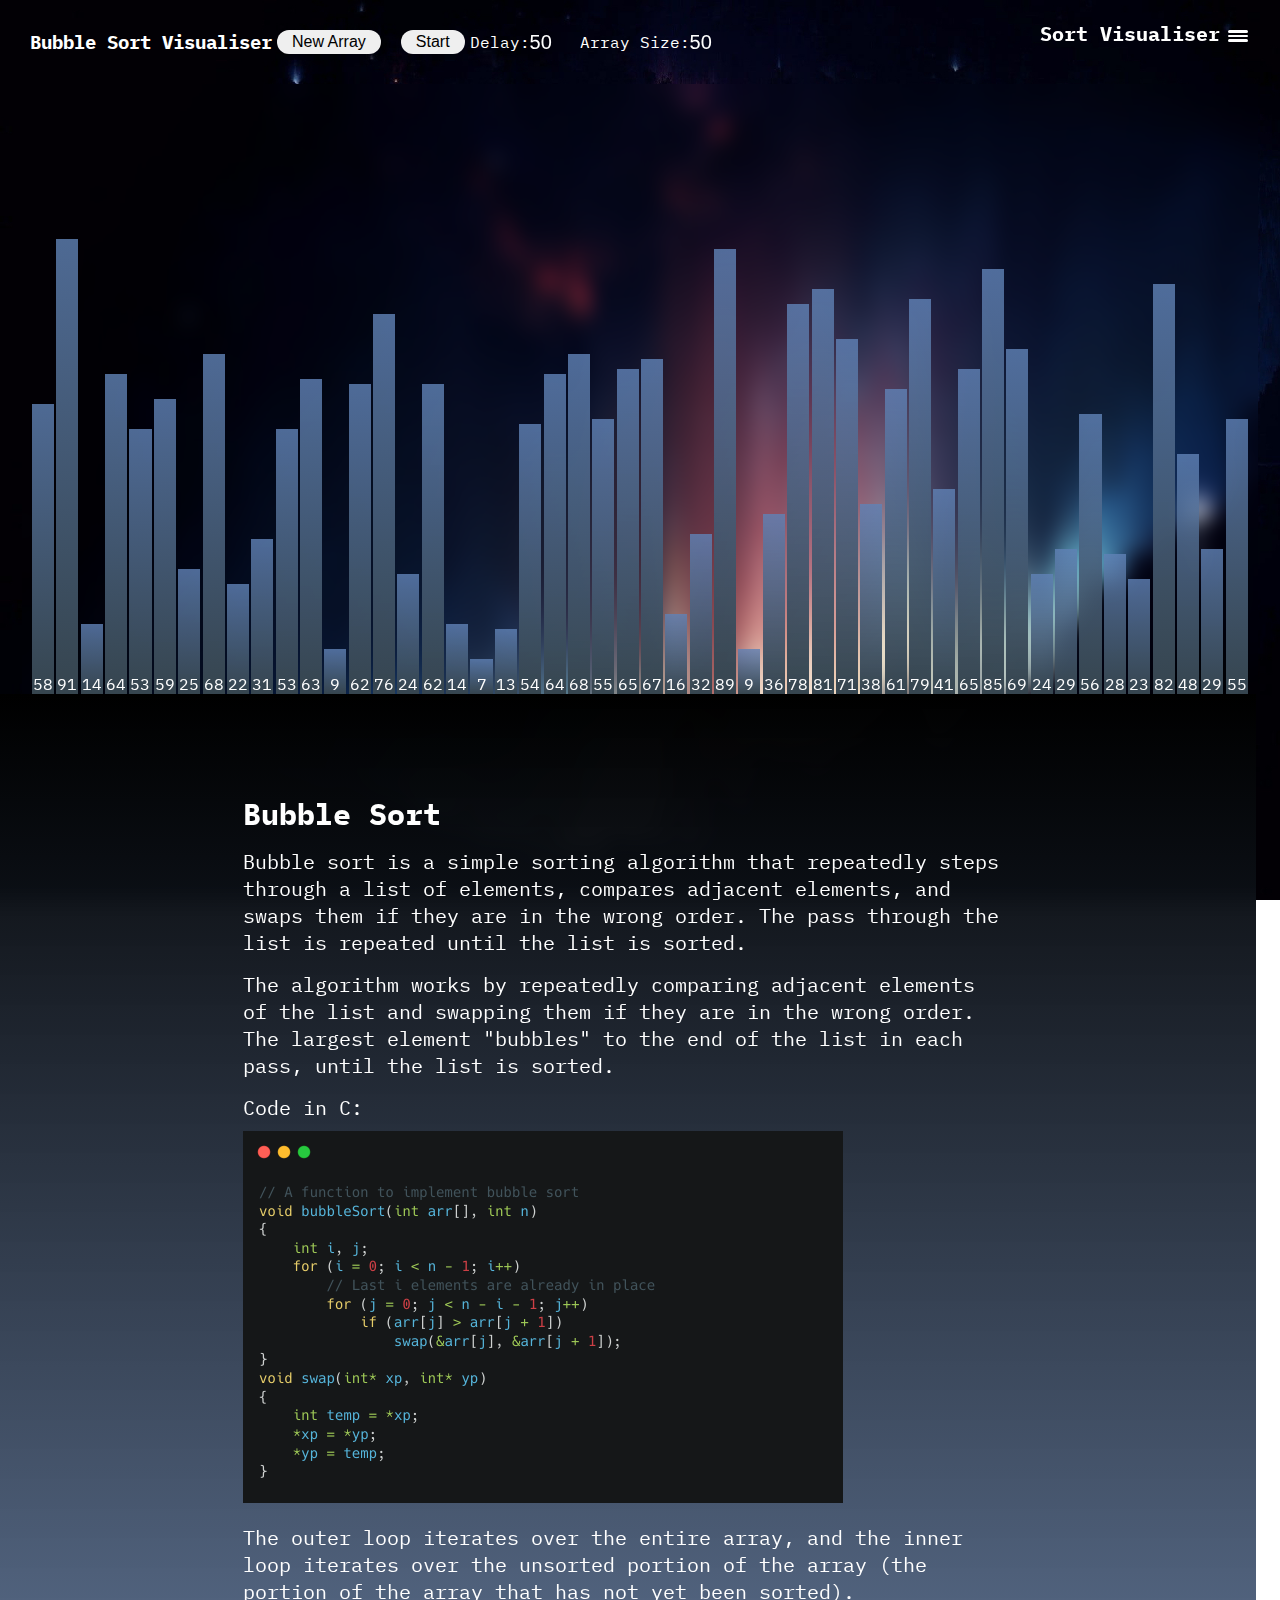
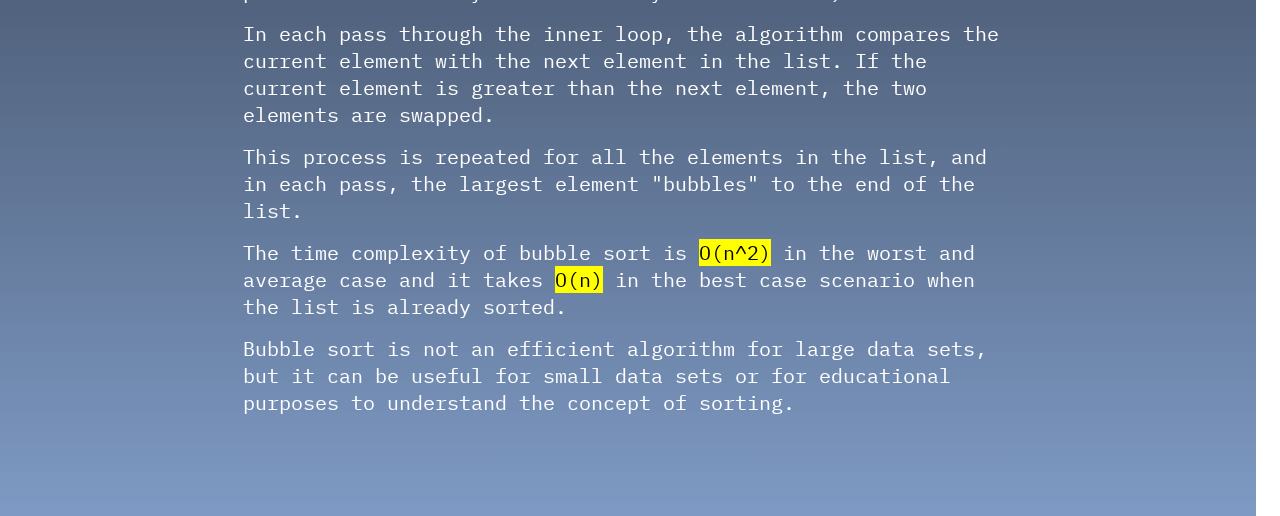
==== pages/bubbleSort.html @ 12645a0a "Initial commit" ====
<!DOCTYPE html>
<html lang="en">
<head>
    <meta charset="UTF-8">
    <meta http-equiv="X-UA-Compatible" content="IE=edge">
    <meta name="viewport" content="width=device-width, initial-scale=1.0">
    <title>Bubble Sort</title>
    <link rel="stylesheet" href="../style.css">
    <link rel="stylesheet" href="./styleForSort.css">
    <link rel="shortcut icon" href="./Images/logo.png" type="image/x-icon">
</head>
<body>
    <nav>
        <div class="navbar-heading">
            <p>Sort Visualiser</p> 
        </div>
        <a class="toggle-button">
            <span class="tbar"></span>
            <span class="tbar"></span>
            <span class="tbar"></span>
        </a>
        <div class="navbar-links">
            <ul>
                <li><a href="../index.html">Home</a></li>
                <li> <a href="#">Bubble Sort</a></li>
                <li><a href="./selectionSort.html">Selection Sort</a></li>
                <li><a href="./insertionSort.html">Insertion Sort</a></li>
                <li><a href="./quickSort.html">Quick Sort</a></li>
                 <li><a href="./mergeSort.html">Merge Sort</a></li>
            </ul>
        </div>
    </nav>
    <div class="container">
        <h3 class=" ">Bubble Sort Visualiser</h3>
        <div class="topButtons ">
            <Button class="btn" onclick="NewBars()">New Array</Button>
            <Button class="btn" onclick="bubbleSort()" >Start </Button>
            <!-- <Button class="btn" onclick="stop()" >Stop</Button> -->
        </div>
        Delay: <input  type="number" name="delay" id="delay" value="50" min="10"  >
        Array Size: <input type="number" name="size" id="size" value="50" min="0" max="50" >

    </div>
    <div id="bars">
     
    </div>
    <div class="sorting-info">
        <div class="sorting_contents">
            <h2>Bubble Sort</h2>
            <p>Bubble sort is a simple sorting algorithm that repeatedly steps through a list of elements, compares adjacent elements, and swaps them if they are in the wrong order. The pass through the list is repeated until the list is sorted.</p>
            <p>
                The algorithm works by repeatedly comparing adjacent elements of the list and swapping them if they are in the wrong order. The largest element "bubbles" to the end of the list in each pass, until the list is sorted.
            </p>
            <p>Code in C:</p>
            <img src="../Images/bubbleSortCode.png" alt="bubble sort code" class="codeIMG">
            <p>The outer loop iterates over the entire array, and the inner loop iterates over the unsorted portion of the array (the portion of the array that has not yet been sorted).</p>
            <p>In each pass through the inner loop, the algorithm compares the current element with the next element in the list. If the current element is greater than the next element, the two elements are swapped.</p>
            <p>This process is repeated for all the elements in the list, and in each pass, the largest element "bubbles" to the end of the list.</p>
            <p>The time complexity of bubble sort is <mark>O(n^2)</mark>  in the worst and average case and it takes <mark> O(n)</mark>  in the best case scenario when the list is already sorted.</p>
            <p>Bubble sort is not an efficient algorithm for large data sets, but it can be useful for small data sets or for educational purposes to understand the concept of sorting.</p>
            
        </div>
       </div>
</body>
<script src="../js files/SortingAlgos/SortingAlgos.js"></script>
<script src="../js files/script.js"></script>
</html>
---- style.css ----
@import url('https://fonts.googleapis.com/css2?family=Ceviche+One&family=Dela+Gothic+One&family=Grand+Hotel&family=IBM+Plex+Mono:ital,wght@0,100;0,200;0,300;0,400;0,500;0,600;0,700;1,100;1,200;1,300;1,400;1,500;1,600;1,700&family=Inter:wght@100;200;300;400;500;600;700;800;900&family=Montserrat:wght@400;700;800;900&family=Open+Sans:wght@300;400;500;600;700;800&family=Orbitron:wght@400;600;700&family=Oswald:wght@200;400;700&family=Poppins:wght@100;200;300;400;500;600;700;800;900&family=Raleway:wght@100;200;300;400;500;600;700;800&family=Roboto+Slab:wght@300;700;900&family=Roboto:wght@400;500&family=Teko&display=swap');


*{
    border: none;
    outline: none;
    padding: none;
    margin: none;
}

body{ background-image: linear-gradient(rgba(0,0,0,0.0),transparent),url('./background.jpg');
    /* background: url('./background.jpg') , no-repeat; */
    background-size: cover;
    background-attachment: fixed;
    color: white;
    font-family: 'IBM Plex Mono','poppins',sans-serif ;
}

.navbar-heading > p{
    font-size: 20px;
    margin-right: 60px;
    font-weight: 800;
}

.toggle-button{
    cursor: pointer;
    position: absolute;
    top: 29px;
    right: 32px;
    width: 20px;
    height: 12px;
    display: flex;
    flex-direction: column;
    justify-content: center;
    align-items: center;
    gap: 2px;
}

 .tbar{
    height: 5px;
    width: 100%;
    background-color: #fff;
    border-radius: 8px;
}
.navbar-links ul{
    display: flex;
    width: 100%;
    flex-direction: column;
    justify-content: center;
}

.navbar-links li{
     list-style: none;
     text-align: left;
     border: white solid 2px;
}
.navbar-links{
    display: none;
    position: absolute;
    top: 40px;
    right: 60px;
}
.navbar-links.active{
    display: flex;
    transition: linear 0.3s;
}
.navbar-links li a{
    text-decoration: none;
    color: #fff;
    font-size: 20px;
    padding: 1rem;
    display: block;
    transition: linear 200ms;
    background-color: rgba(204, 54, 73, 0.45);
    border: none;
    /* box-shadow: 0 0 10px 1px rgba(255, 255, 255, 0.1); */
    backdrop-filter: blur(15px);
  }
.navbar-links li a:hover{
    background-color: rgba(21, 50, 90, 0.45);
    /* box-shadow: 0 0 10px 1px rgba(0, 0, 0, 0.25); */
    transition: linear 0.3s;
}

nav{
    /* border: solid red 2px; */
    position: fixed;
    right: 0;
    top: 0;
    text-align: right;
    transition: linear 300ms;
    z-index: 2;
}
.heading-container {
    color: white;
    /* border: 3px solid blue; */
    text-align: center;
    height: 80vh;
    display: flex;
    flex-direction: column;
    justify-content: center;
    margin-top: 20px;
}
.heading{
    font-size: 70px;
    line-height: 160px;
    text-align: left;
    margin-left: 40px;
    padding-left: 10px;
    /* border-left: 2px solid white; */
    font-family: 'poppins',sans-serif;

}
.heading > h1{
    color: transparent;
    -webkit-text-stroke:3px #fff;
    background: url(images/back.png);
    -webkit-background-clip: text;
    background-position: 0 0 ;
    background-size: cover;
    animation: back 20s linear infinite;
}
@keyframes back {
    100%{
       background-position: 2000px 0 ;
    }
}
input{
    width: 50px;
    height: 20px;
    font-size: 20px;
    background-color: transparent;
    color: white;
    backdrop-filter: blur(10px);
}


.sorting-info{
    margin: -10px;
    /* border: solid 2px red; */
    width: 98.9vw;
    margin-top: 100px;
    font-size: 20px;
    background: linear-gradient(to bottom   ,#000, #6082b6cf) ;
    height: 700px;
    padding-top: 100px;
    backdrop-filter: blur(10px);
}

.sorting_contents{
    width: 60%;
    margin:  auto;
}
---- pages/styleForSort.css ----
*{
    margin: 0;
    padding: 0;
}

.container{
    display: flex;
    flex-direction: row;
    justify-content: flex-start;
    vertical-align: center;
    align-items: center;
    margin: 30px 30px;
}
.btn{
    padding: 3px 15px;
    border-radius: 20px;
    border: none;
    margin: 0px 5px;
    font-size: 16px;
    transition: 300ms;
}
.btn:hover{
    font-size: 18px;
}


.bar{
    width: 25px;
    background: linear-gradient(to  bottom,#36454F, #6082b6cf);
}
#bars{
    margin: auto;
    height: 600px;
    width: 95vw;
    padding: 10px 20px ;
    display: flex;
    flex-direction: row;
    gap: 2.3px;
    justify-content: space-between;
    padding: 10px;
    -webkit-transform: rotateX(180deg);
          transform: rotateX(180deg);
    backdrop-filter: blur(10px);
}

.num{
    -webkit-transform: rotateX(180deg);
          transform: rotateX(180deg);
    text-align: center;
    color: white;
}
nav{
    /* border: solid red 2px; */
    position: fixed;
    right: 0;
    top: 20px;
    text-align: right;
    transition: linear 300ms;
    z-index: 2;
}
.navbar-links{
    display: none;
    position: absolute;
    top: 40px;
    right: 60px;
}
.toggle-button{
    position: absolute;
    top: 10px;
    right: 32px;
}
.sorting-info{
    height: auto;
    margin-top: -10px;
    padding-bottom: 100px;
}
.sorting_contents > p{
    margin-top: 15px;
}
.codeIMG{
    margin-top: 10px;
    width: 600px;
}
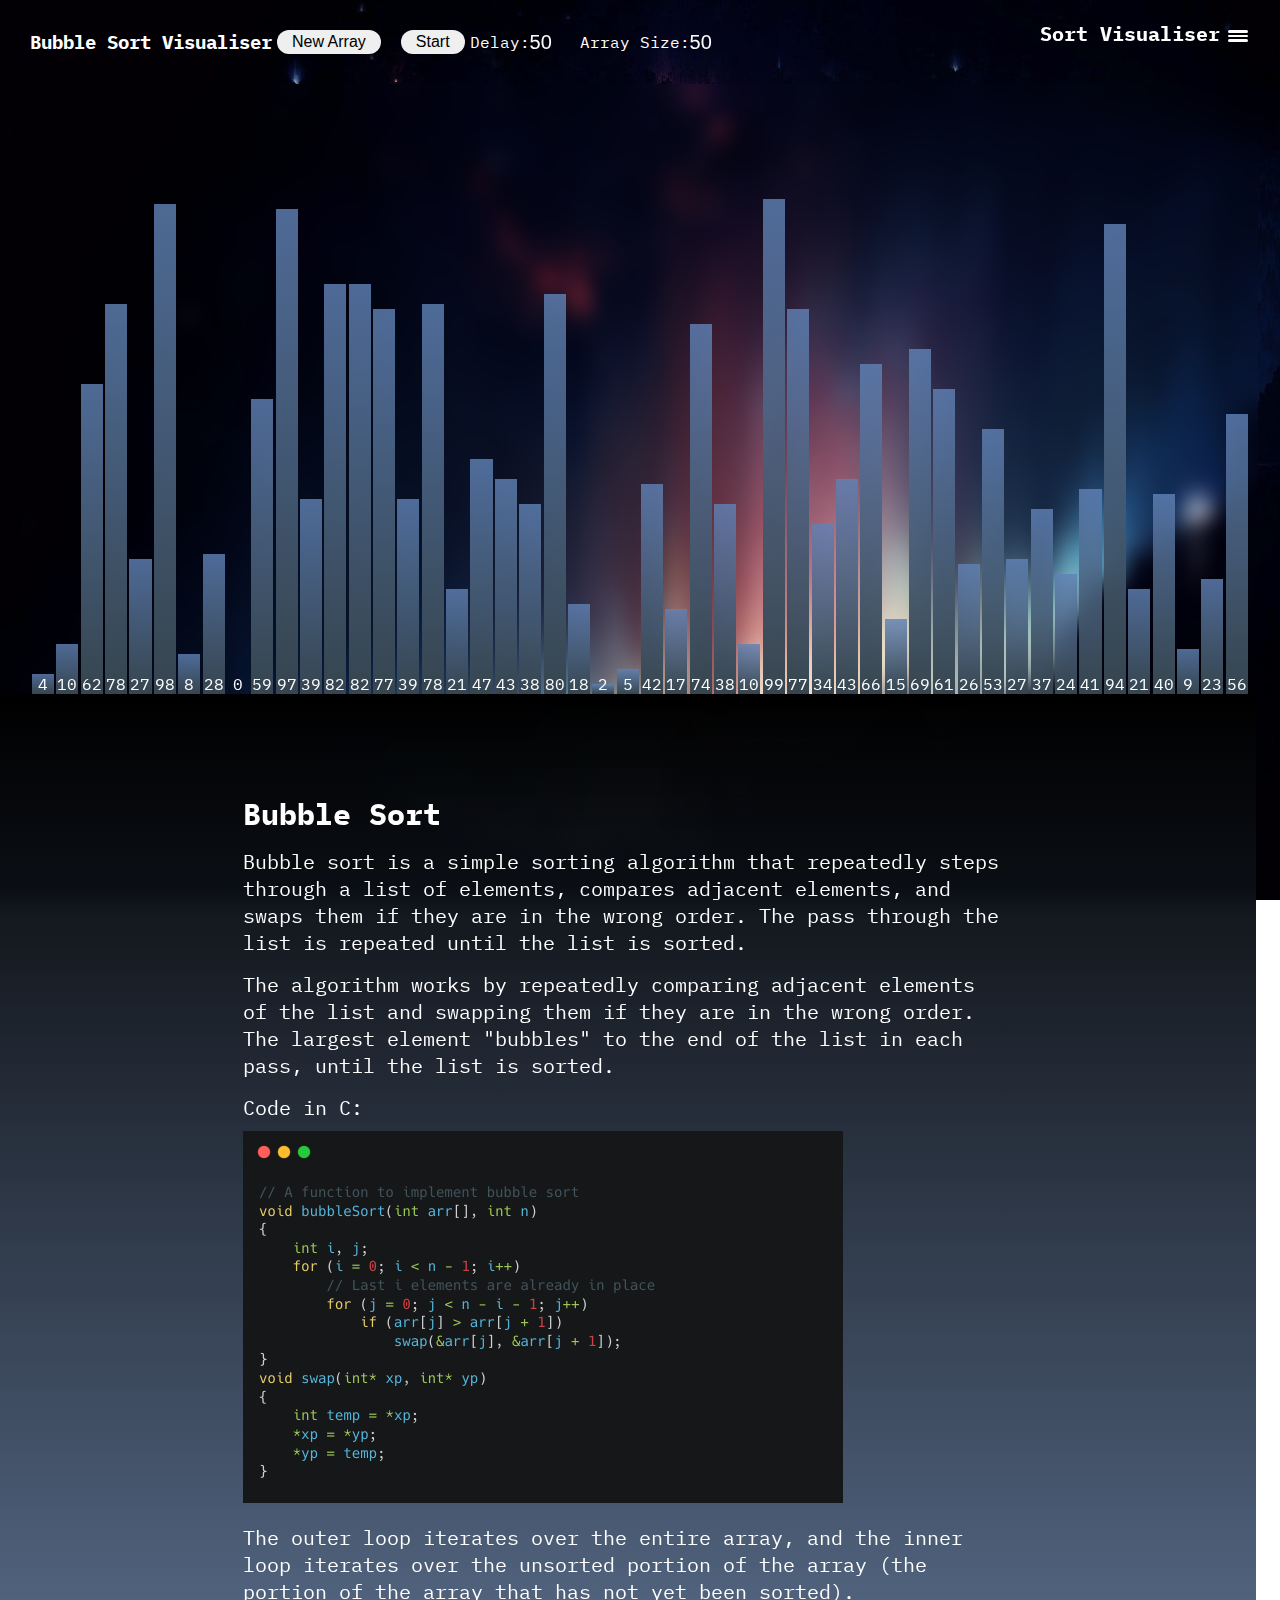
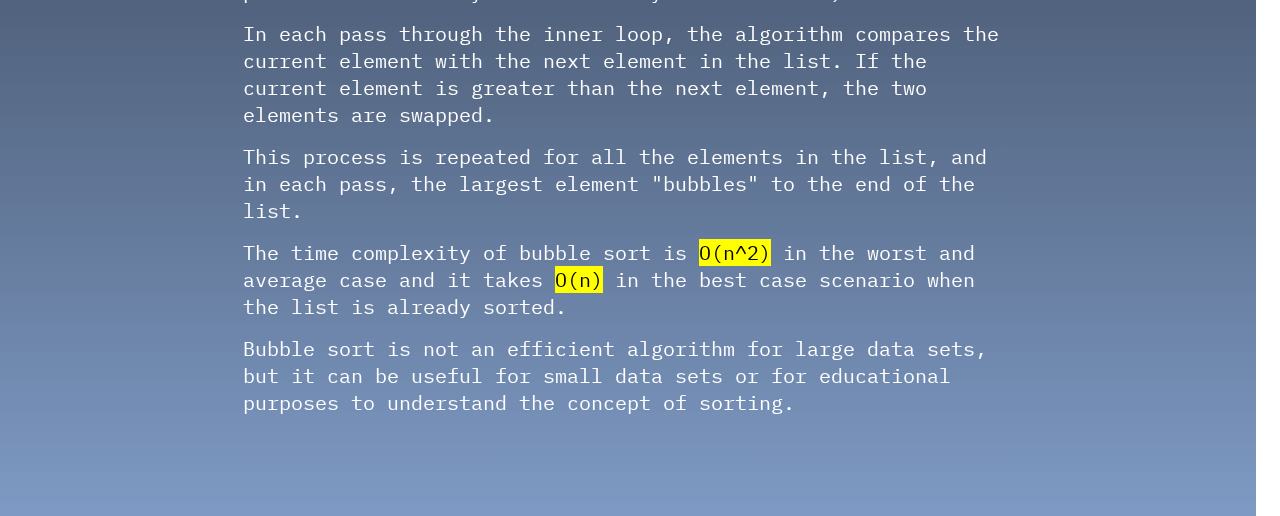
==== commit 7dae4726: "added favicon" ====
--- a/pages/bubbleSort.html
+++ b/pages/bubbleSort.html
@@ -7,7 +7,7 @@
     <title>Bubble Sort</title>
     <link rel="stylesheet" href="../style.css">
     <link rel="stylesheet" href="./styleForSort.css">
-    <link rel="shortcut icon" href="./Images/logo.png" type="image/x-icon">
+    <link rel="shortcut icon" href="../Images/logo.png" type="image/x-icon">
 </head>
 <body>
     <nav>
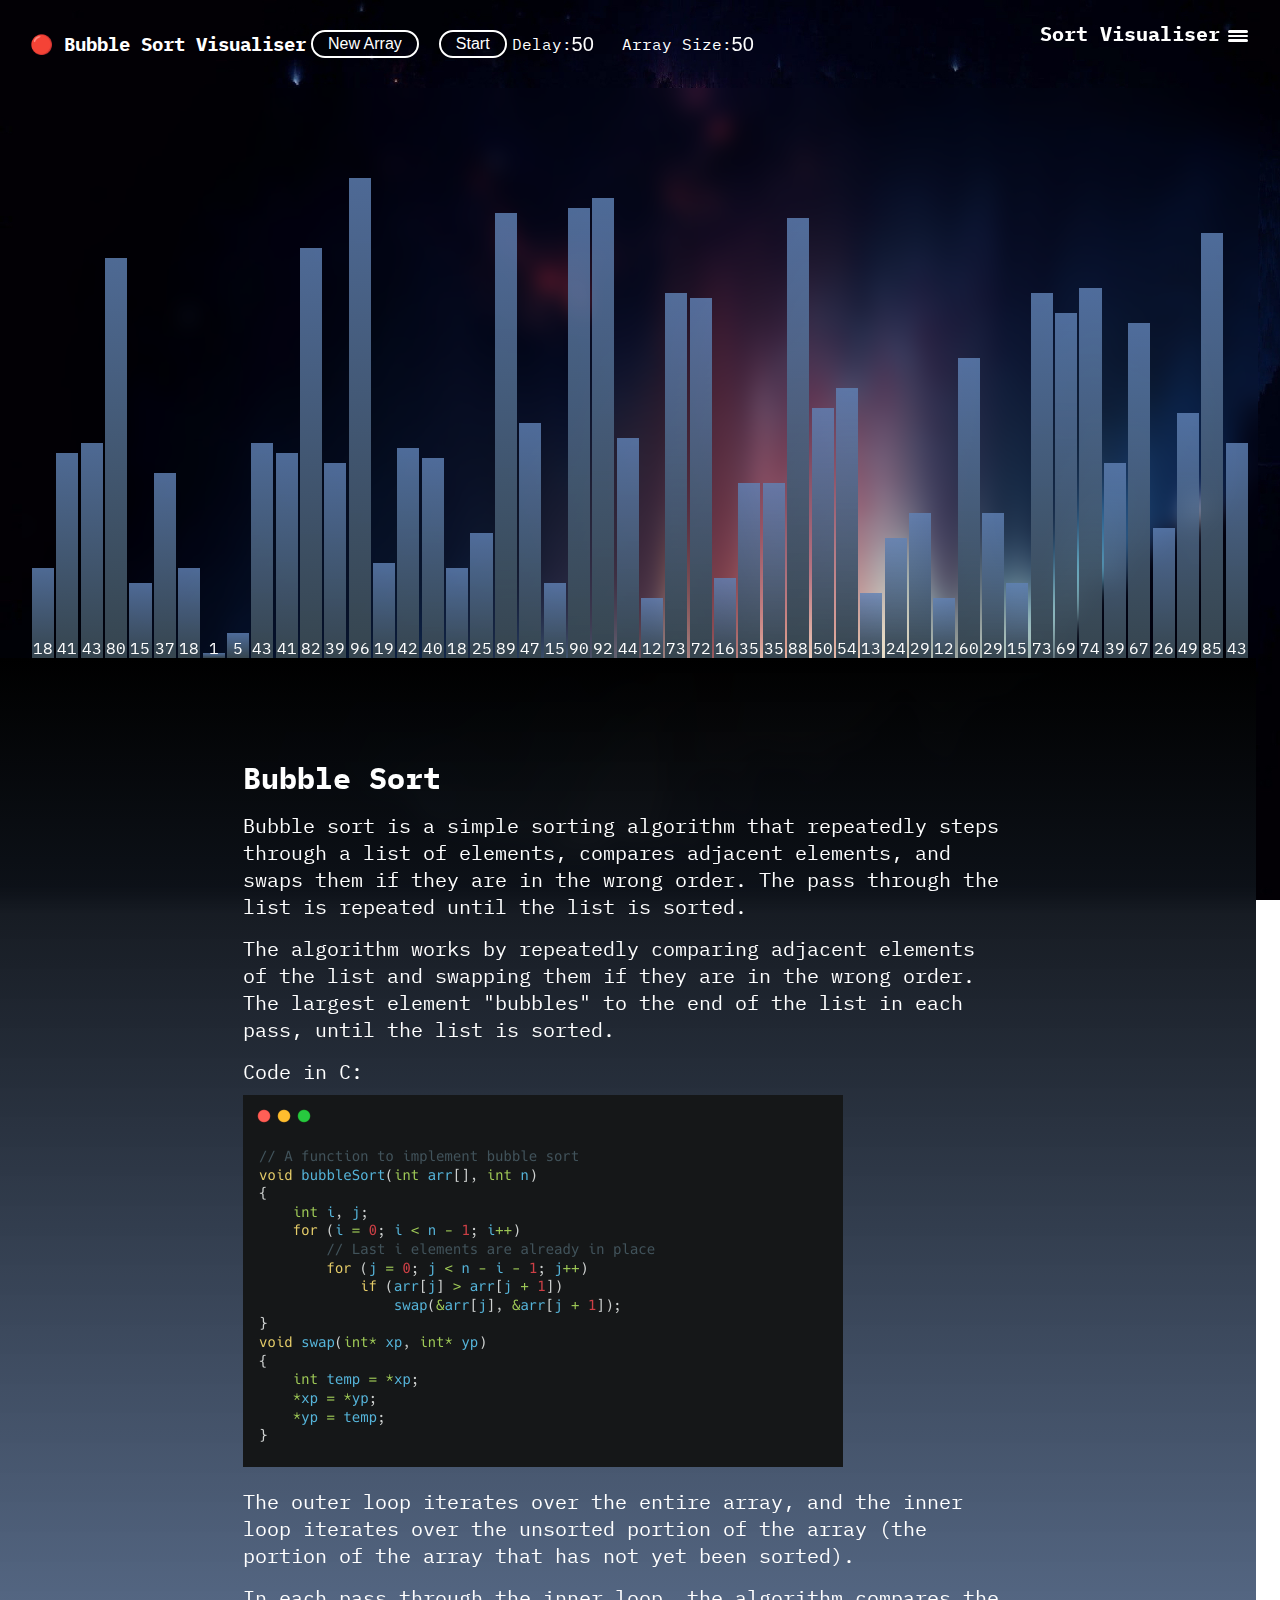
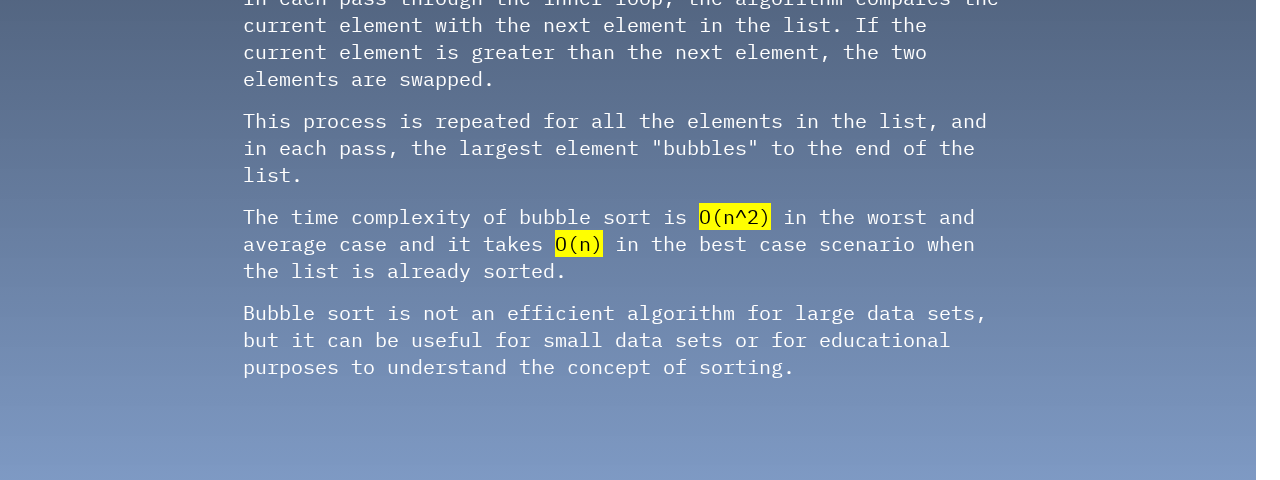
==== commit 639afd32: "added socials and contact section and small changes" ====
--- a/pages/bubbleSort.html
+++ b/pages/bubbleSort.html
@@ -31,7 +31,7 @@
         </div>
     </nav>
     <div class="container">
-        <h3 class=" ">Bubble Sort Visualiser</h3>
+        <h3 class=" ">🔴 Bubble Sort Visualiser</h3>
         <div class="topButtons ">
             <Button class="btn" onclick="NewBars()">New Array</Button>
             <Button class="btn" onclick="bubbleSort()" >Start </Button>
@@ -61,6 +61,7 @@
             
         </div>
        </div>
+       
 </body>
 <script src="../js files/SortingAlgos/SortingAlgos.js"></script>
 <script src="../js files/script.js"></script>
--- a/style.css
+++ b/style.css
@@ -65,6 +65,7 @@
     transition: linear 0.3s;
 }
 .navbar-links li a{
+    
     text-decoration: none;
     color: #fff;
     font-size: 20px;
@@ -150,4 +151,44 @@
 .sorting_contents{
     width: 60%;
     margin:  auto;
+}
+footer{
+    border-top: #fff solid 2px;
+    height: 130px;
+    overflow:unset;
+    margin-left: -10px;
+    margin-bottom: -19px;
+    margin-right: -6px;
+    overflow-y: visible;
+    background-color: #4e6b978d;
+    backdrop-filter: blur(10px);
+}
+.footerContainer{
+    height: 100px;
+    display: flex;
+    flex-direction: row;
+    justify-content: space-between;
+    width: 60%;
+    margin: auto;
+}
+.secondFooter  a{
+    text-decoration: none;
+    color: #fff;
+    border: 1px solid transparent;
+    padding: 1px;
+    margin: 2px;
+    transition: linear 300ms;
+}
+.firstFooter span{
+    cursor:grab;
+    color:linear-gradient(to right bottom, #c53549,#fff);
+    /* transition: 900ms; */
+}
+.firstFooter span:hover{
+    font-style: italic;
+}
+.secondFooter  a:hover{
+    text-decoration: none;
+    color: #fff;
+    border: 1px solid #fff;
 }--- a/pages/styleForSort.css
+++ b/pages/styleForSort.css
@@ -14,13 +14,17 @@
 .btn{
     padding: 3px 15px;
     border-radius: 20px;
-    border: none;
+    border: #fff 2px solid;
     margin: 0px 5px;
     font-size: 16px;
     transition: 300ms;
+    cursor: pointer;
+    background-color: transparent;
+    color: #fff;
 }
 .btn:hover{
-    font-size: 18px;
+    border: dotted 2.5px ;
+    font-size: 17px;
 }
 
 
@@ -30,7 +34,7 @@
 }
 #bars{
     margin: auto;
-    height: 600px;
+    height: 560px;
     width: 95vw;
     padding: 10px 20px ;
     display: flex;
